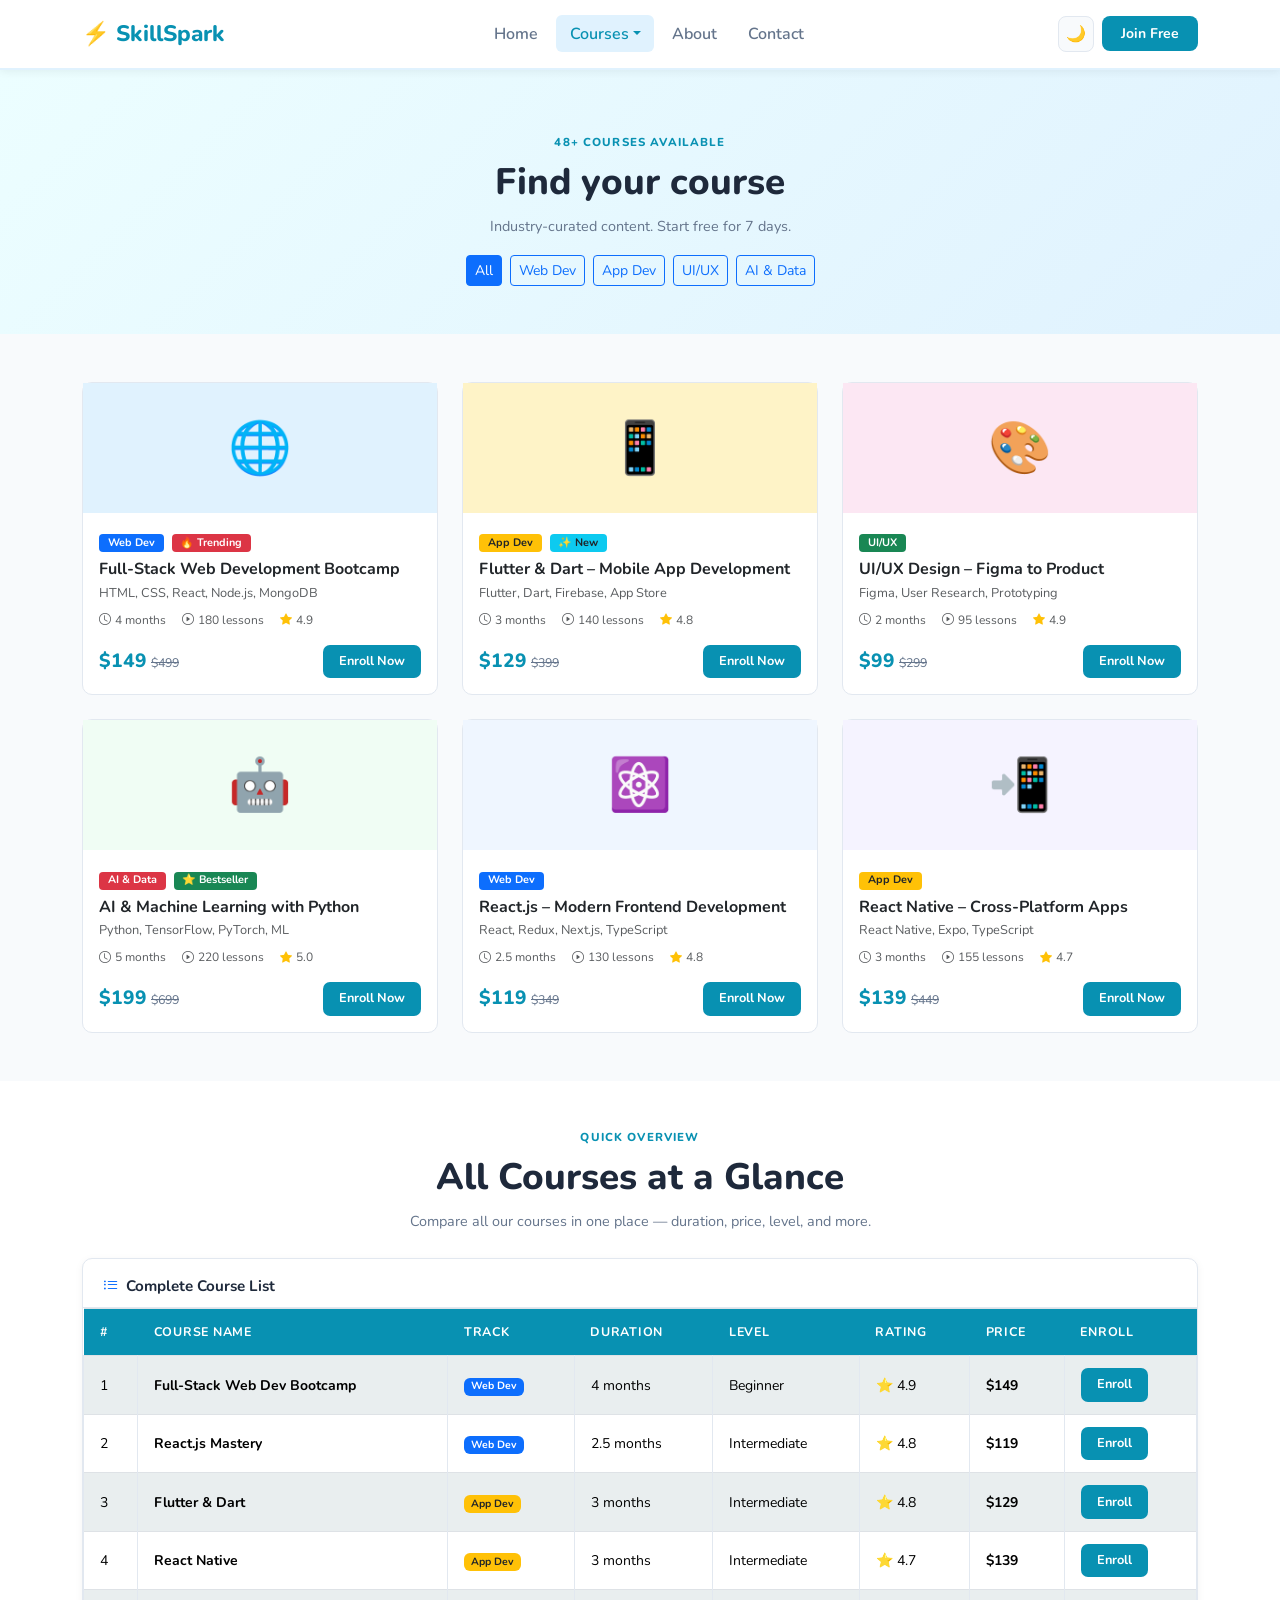
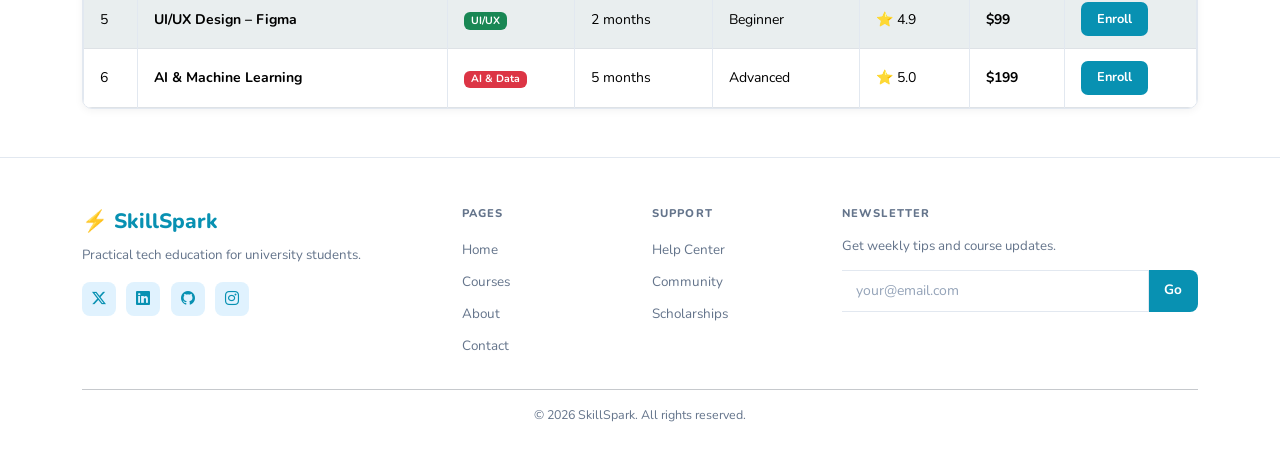
==== courses.html @ f8904380 "Intial commit" ====
<!DOCTYPE html>
<html lang="en">
<head>
  <meta charset="UTF-8">
  <meta name="viewport" content="width=device-width, initial-scale=1.0">
  <title>Courses – SkillSpark</title>
  <link rel="icon" href="data:image/svg+xml,<svg xmlns='http://www.w3.org/2000/svg' viewBox='0 0 100 100'><text y='.9em' font-size='90'>⚡</text></svg>">
  <link href="https://cdn.jsdelivr.net/npm/bootstrap@5.3.3/dist/css/bootstrap.min.css" rel="stylesheet">
  <link href="https://cdn.jsdelivr.net/npm/bootstrap-icons@1.11.3/font/bootstrap-icons.css" rel="stylesheet">
  <link href="css/style.css" rel="stylesheet">
</head>
<body>

<!-- NAVBAR -->
<nav class="navbar navbar-expand-lg">
  <div class="container">
    <a class="navbar-brand" href="index.html">⚡ SkillSpark</a>
    <div class="d-flex align-items-center gap-2 order-lg-last">
      <button id="themeBtn">🌙</button>
      <a href="register.html" class="btn-join d-none d-lg-block">Join Free</a>
      <button class="navbar-toggler ms-1" type="button" data-bs-toggle="collapse" data-bs-target="#nav"><span class="navbar-toggler-icon"></span></button>
    </div>
    <div class="collapse navbar-collapse" id="nav">
      <ul class="navbar-nav mx-auto gap-1">
        <li class="nav-item"><a class="nav-link" href="index.html">Home</a></li>
        <li class="nav-item dropdown">
          <a class="nav-link active dropdown-toggle" href="#" data-bs-toggle="dropdown">Courses</a>
          <ul class="dropdown-menu">
            <li><a class="dropdown-item" href="courses.html"><i class="bi bi-code-slash me-2"></i>Web Development</a></li>
            <li><a class="dropdown-item" href="courses.html"><i class="bi bi-phone me-2"></i>App Development</a></li>
            <li><a class="dropdown-item" href="courses.html"><i class="bi bi-palette me-2"></i>UI/UX Design</a></li>
            <li><a class="dropdown-item" href="courses.html"><i class="bi bi-robot me-2"></i>AI & Data Science</a></li>
          </ul>
        </li>
        <li class="nav-item"><a class="nav-link" href="about.html">About</a></li>
        <li class="nav-item"><a class="nav-link" href="contact.html">Contact</a></li>
      </ul>
    </div>
  </div>
</nav>

<!-- PAGE TOP -->
<section class="page-top">
  <div class="container">
    <div class="section-label">48+ Courses Available</div>
    <h1 class="section-title">Find your course</h1>
    <p class="section-sub mx-auto">Industry-curated content. Start free for 7 days.</p>
    <!-- Filter -->
    <div class="d-flex flex-wrap gap-2 justify-content-center mt-3">
      <button class="btn btn-primary btn-sm" onclick="filter('all',this)">All</button>
      <button class="btn btn-outline-primary btn-sm" onclick="filter('web',this)">Web Dev</button>
      <button class="btn btn-outline-primary btn-sm" onclick="filter('app',this)">App Dev</button>
      <button class="btn btn-outline-primary btn-sm" onclick="filter('design',this)">UI/UX</button>
      <button class="btn btn-outline-primary btn-sm" onclick="filter('ai',this)">AI & Data</button>
    </div>
  </div>
</section>

<!-- COURSE CARDS -->
<section class="section-light py-5">
  <div class="container">
    <div class="row g-4" id="courseGrid">

      <div class="col-sm-6 col-lg-4 citem" data-cat="web">
        <div class="card h-100 ccard"
          data-bs-toggle="modal" data-bs-target="#cModal"
          data-title="Full-Stack Web Development Bootcamp"
          data-icon="🌐"
          data-desc="HTML, CSS, JavaScript, React, Node.js, MongoDB — from zero to building full production apps."
          data-duration="4 months" data-lessons="180 lessons" data-level="Beginner → Advanced"
          data-price="$149" data-orig="$499" data-rating="4.9">
          <div class="course-thumb" style="background:#e0f2fe;">🌐</div>
          <div class="card-body">
            <span class="badge bg-primary badge-tag mb-2">Web Dev</span>
            <span class="badge bg-danger badge-tag mb-2 ms-1">🔥 Trending</span>
            <h6 class="fw-bold mb-1">Full-Stack Web Development Bootcamp</h6>
            <p class="text-muted mb-2" style="font-size:0.8rem;">HTML, CSS, React, Node.js, MongoDB</p>
            <div class="d-flex gap-3 text-muted mb-3" style="font-size:0.75rem;">
              <span><i class="bi bi-clock me-1"></i>4 months</span>
              <span><i class="bi bi-play-circle me-1"></i>180 lessons</span>
              <span><i class="bi bi-star-fill text-warning me-1"></i>4.9</span>
            </div>
            <div class="d-flex align-items-center justify-content-between">
              <div><span class="price-tag">$149</span> <span class="price-old">$499</span></div>
              <button class="btn-enroll">Enroll Now</button>
            </div>
          </div>
        </div>
      </div>

      <div class="col-sm-6 col-lg-4 citem" data-cat="app">
        <div class="card h-100 ccard"
          data-bs-toggle="modal" data-bs-target="#cModal"
          data-title="Flutter & Dart – Mobile App Development"
          data-icon="📱"
          data-desc="Build cross-platform apps for iOS and Android. Covers Flutter widgets, state management, Firebase, and deployment."
          data-duration="3 months" data-lessons="140 lessons" data-level="Intermediate"
          data-price="$129" data-orig="$399" data-rating="4.8">
          <div class="course-thumb" style="background:#fef3c7;">📱</div>
          <div class="card-body">
            <span class="badge bg-warning text-dark badge-tag mb-2">App Dev</span>
            <span class="badge bg-info text-dark badge-tag mb-2 ms-1">✨ New</span>
            <h6 class="fw-bold mb-1">Flutter & Dart – Mobile App Development</h6>
            <p class="text-muted mb-2" style="font-size:0.8rem;">Flutter, Dart, Firebase, App Store</p>
            <div class="d-flex gap-3 text-muted mb-3" style="font-size:0.75rem;">
              <span><i class="bi bi-clock me-1"></i>3 months</span>
              <span><i class="bi bi-play-circle me-1"></i>140 lessons</span>
              <span><i class="bi bi-star-fill text-warning me-1"></i>4.8</span>
            </div>
            <div class="d-flex align-items-center justify-content-between">
              <div><span class="price-tag">$129</span> <span class="price-old">$399</span></div>
              <button class="btn-enroll">Enroll Now</button>
            </div>
          </div>
        </div>
      </div>

      <div class="col-sm-6 col-lg-4 citem" data-cat="design">
        <div class="card h-100 ccard"
          data-bs-toggle="modal" data-bs-target="#cModal"
          data-title="UI/UX Design – Figma to Product"
          data-icon="🎨"
          data-desc="User research, wireframing, high-fidelity design and prototyping. Build 5 case studies and a complete design system."
          data-duration="2 months" data-lessons="95 lessons" data-level="Beginner"
          data-price="$99" data-orig="$299" data-rating="4.9">
          <div class="course-thumb" style="background:#fce7f3;">🎨</div>
          <div class="card-body">
            <span class="badge bg-success badge-tag mb-2">UI/UX</span>
            <h6 class="fw-bold mb-1">UI/UX Design – Figma to Product</h6>
            <p class="text-muted mb-2" style="font-size:0.8rem;">Figma, User Research, Prototyping</p>
            <div class="d-flex gap-3 text-muted mb-3" style="font-size:0.75rem;">
              <span><i class="bi bi-clock me-1"></i>2 months</span>
              <span><i class="bi bi-play-circle me-1"></i>95 lessons</span>
              <span><i class="bi bi-star-fill text-warning me-1"></i>4.9</span>
            </div>
            <div class="d-flex align-items-center justify-content-between">
              <div><span class="price-tag">$99</span> <span class="price-old">$299</span></div>
              <button class="btn-enroll">Enroll Now</button>
            </div>
          </div>
        </div>
      </div>

      <div class="col-sm-6 col-lg-4 citem" data-cat="ai">
        <div class="card h-100 ccard"
          data-bs-toggle="modal" data-bs-target="#cModal"
          data-title="AI & Machine Learning with Python"
          data-icon="🤖"
          data-desc="Python, NumPy, Pandas, Scikit-learn, TensorFlow, PyTorch. Build 10+ real AI projects including image classifiers and NLP models."
          data-duration="5 months" data-lessons="220 lessons" data-level="Intermediate → Advanced"
          data-price="$199" data-orig="$699" data-rating="5.0">
          <div class="course-thumb" style="background:#f0fdf4;">🤖</div>
          <div class="card-body">
            <span class="badge bg-danger badge-tag mb-2">AI & Data</span>
            <span class="badge bg-success badge-tag mb-2 ms-1">⭐ Bestseller</span>
            <h6 class="fw-bold mb-1">AI & Machine Learning with Python</h6>
            <p class="text-muted mb-2" style="font-size:0.8rem;">Python, TensorFlow, PyTorch, ML</p>
            <div class="d-flex gap-3 text-muted mb-3" style="font-size:0.75rem;">
              <span><i class="bi bi-clock me-1"></i>5 months</span>
              <span><i class="bi bi-play-circle me-1"></i>220 lessons</span>
              <span><i class="bi bi-star-fill text-warning me-1"></i>5.0</span>
            </div>
            <div class="d-flex align-items-center justify-content-between">
              <div><span class="price-tag">$199</span> <span class="price-old">$699</span></div>
              <button class="btn-enroll">Enroll Now</button>
            </div>
          </div>
        </div>
      </div>

      <div class="col-sm-6 col-lg-4 citem" data-cat="web">
        <div class="card h-100 ccard"
          data-bs-toggle="modal" data-bs-target="#cModal"
          data-title="React.js – Modern Frontend Development"
          data-icon="⚛️"
          data-desc="Hooks, Context API, Redux, React Query, and Next.js. Build a deployed e-commerce site and blog as capstone projects."
          data-duration="2.5 months" data-lessons="130 lessons" data-level="Intermediate"
          data-price="$119" data-orig="$349" data-rating="4.8">
          <div class="course-thumb" style="background:#eff6ff;">⚛️</div>
          <div class="card-body">
            <span class="badge bg-primary badge-tag mb-2">Web Dev</span>
            <h6 class="fw-bold mb-1">React.js – Modern Frontend Development</h6>
            <p class="text-muted mb-2" style="font-size:0.8rem;">React, Redux, Next.js, TypeScript</p>
            <div class="d-flex gap-3 text-muted mb-3" style="font-size:0.75rem;">
              <span><i class="bi bi-clock me-1"></i>2.5 months</span>
              <span><i class="bi bi-play-circle me-1"></i>130 lessons</span>
              <span><i class="bi bi-star-fill text-warning me-1"></i>4.8</span>
            </div>
            <div class="d-flex align-items-center justify-content-between">
              <div><span class="price-tag">$119</span> <span class="price-old">$349</span></div>
              <button class="btn-enroll">Enroll Now</button>
            </div>
          </div>
        </div>
      </div>

      <div class="col-sm-6 col-lg-4 citem" data-cat="app">
        <div class="card h-100 ccard"
          data-bs-toggle="modal" data-bs-target="#cModal"
          data-title="React Native – Cross-Platform Apps"
          data-icon="📲"
          data-desc="React Native + TypeScript + Expo. Deploy to App Store and Google Play. Push notifications, animations, and payments included."
          data-duration="3 months" data-lessons="155 lessons" data-level="Intermediate"
          data-price="$139" data-orig="$449" data-rating="4.7">
          <div class="course-thumb" style="background:#f5f3ff;">📲</div>
          <div class="card-body">
            <span class="badge bg-warning text-dark badge-tag mb-2">App Dev</span>
            <h6 class="fw-bold mb-1">React Native – Cross-Platform Apps</h6>
            <p class="text-muted mb-2" style="font-size:0.8rem;">React Native, Expo, TypeScript</p>
            <div class="d-flex gap-3 text-muted mb-3" style="font-size:0.75rem;">
              <span><i class="bi bi-clock me-1"></i>3 months</span>
              <span><i class="bi bi-play-circle me-1"></i>155 lessons</span>
              <span><i class="bi bi-star-fill text-warning me-1"></i>4.7</span>
            </div>
            <div class="d-flex align-items-center justify-content-between">
              <div><span class="price-tag">$139</span> <span class="price-old">$449</span></div>
              <button class="btn-enroll">Enroll Now</button>
            </div>
          </div>
        </div>
      </div>

    </div>
  </div>
</section>

<!-- ALL COURSES TABLE -->
<section class="section-white py-5">
  <div class="container reveal">
    <div class="text-center mb-4">
      <div class="section-label">Quick Overview</div>
      <h2 class="section-title">All Courses at a Glance</h2>
      <p class="section-sub mx-auto">Compare all our courses in one place — duration, price, level, and more.</p>
    </div>
    <div class="table-card">
      <div class="table-title">
        <i class="bi bi-list-ul text-primary"></i> Complete Course List
      </div>
      <div class="table-responsive">
        <table class="table table-striped table-hover table-bordered mb-0">
          <thead>
            <tr>
              <th>#</th>
              <th>Course Name</th>
              <th>Track</th>
              <th>Duration</th>
              <th>Level</th>
              <th>Rating</th>
              <th>Price</th>
              <th>Enroll</th>
            </tr>
          </thead>
          <tbody>
            <tr>
              <td>1</td>
              <td><strong>Full-Stack Web Dev Bootcamp</strong></td>
              <td><span class="badge bg-primary">Web Dev</span></td>
              <td>4 months</td>
              <td>Beginner</td>
              <td>⭐ 4.9</td>
              <td><strong>$149</strong></td>
              <td><button class="btn-enroll" onclick="window.location='register.html'">Enroll</button></td>
            </tr>
            <tr>
              <td>2</td>
              <td><strong>React.js Mastery</strong></td>
              <td><span class="badge bg-primary">Web Dev</span></td>
              <td>2.5 months</td>
              <td>Intermediate</td>
              <td>⭐ 4.8</td>
              <td><strong>$119</strong></td>
              <td><button class="btn-enroll" onclick="window.location='register.html'">Enroll</button></td>
            </tr>
            <tr>
              <td>3</td>
              <td><strong>Flutter & Dart</strong></td>
              <td><span class="badge bg-warning text-dark">App Dev</span></td>
              <td>3 months</td>
              <td>Intermediate</td>
              <td>⭐ 4.8</td>
              <td><strong>$129</strong></td>
              <td><button class="btn-enroll" onclick="window.location='register.html'">Enroll</button></td>
            </tr>
            <tr>
              <td>4</td>
              <td><strong>React Native</strong></td>
              <td><span class="badge bg-warning text-dark">App Dev</span></td>
              <td>3 months</td>
              <td>Intermediate</td>
              <td>⭐ 4.7</td>
              <td><strong>$139</strong></td>
              <td><button class="btn-enroll" onclick="window.location='register.html'">Enroll</button></td>
            </tr>
            <tr>
              <td>5</td>
              <td><strong>UI/UX Design – Figma</strong></td>
              <td><span class="badge bg-success">UI/UX</span></td>
              <td>2 months</td>
              <td>Beginner</td>
              <td>⭐ 4.9</td>
              <td><strong>$99</strong></td>
              <td><button class="btn-enroll" onclick="window.location='register.html'">Enroll</button></td>
            </tr>
            <tr>
              <td>6</td>
              <td><strong>AI & Machine Learning</strong></td>
              <td><span class="badge bg-danger">AI & Data</span></td>
              <td>5 months</td>
              <td>Advanced</td>
              <td>⭐ 5.0</td>
              <td><strong>$199</strong></td>
              <td><button class="btn-enroll" onclick="window.location='register.html'">Enroll</button></td>
            </tr>
          </tbody>
        </table>
      </div>
    </div>
  </div>
</section>

<!-- COURSE MODAL -->
<div class="modal fade" id="cModal" tabindex="-1">
  <div class="modal-dialog modal-lg modal-dialog-centered">
    <div class="modal-content">
      <div class="modal-header">
        <h5 class="modal-title fw-bold" id="mTitle"></h5>
        <button type="button" class="btn-close" data-bs-dismiss="modal"></button>
      </div>
      <div class="modal-body">
        <div class="d-flex align-items-start gap-3 mb-4">
          <span id="mIcon" style="font-size:3rem;line-height:1;"></span>
          <p id="mDesc" class="text-muted mb-0" style="font-size:0.9rem;line-height:1.7;"></p>
        </div>
        <!-- Modal details table -->
        <div class="table-card">
          <div class="table-responsive">
            <table class="table table-bordered mb-0">
              <thead><tr><th>Duration</th><th>Lessons</th><th>Level</th><th>Rating</th><th>Certificate</th><th>Access</th></tr></thead>
              <tbody>
                <tr>
                  <td id="mDur"></td>
                  <td id="mLes"></td>
                  <td id="mLvl"></td>
                  <td id="mRat"></td>
                  <td><i class="bi bi-check-circle-fill text-success"></i> Yes</td>
                  <td><i class="bi bi-infinity text-primary"></i> Lifetime</td>
                </tr>
              </tbody>
            </table>
          </div>
        </div>
      </div>
      <div class="modal-footer justify-content-between flex-wrap gap-2">
        <div>
          <span class="price-tag" id="mPrice"></span>
          <span class="text-muted ms-2" id="mOrig" style="text-decoration:line-through;font-size:0.85rem;"></span>
          <span class="text-muted ms-1" style="font-size:0.78rem;">· Lifetime access</span>
        </div>
        <div class="d-flex gap-2">
          <button class="btn btn-outline-secondary btn-sm" data-bs-dismiss="modal">Close</button>
          <a href="register.html" class="btn-primary-ss" style="font-size:0.85rem;padding:0.45rem 1rem;">
            <i class="bi bi-rocket-takeoff"></i> Enroll Now
          </a>
        </div>
      </div>
    </div>
  </div>
</div>

<!-- FOOTER -->
<footer>
  <div class="container">
    <div class="row g-4">
      <div class="col-lg-4 col-md-6">
        <span class="footer-brand">⚡ SkillSpark</span>
        <p class="footer-desc">Practical tech education for university students.</p>
        <div class="mt-3">
          <a class="soc-btn" href="#"><i class="bi bi-twitter-x"></i></a>
          <a class="soc-btn" href="#"><i class="bi bi-linkedin"></i></a>
          <a class="soc-btn" href="#"><i class="bi bi-github"></i></a>
          <a class="soc-btn" href="#"><i class="bi bi-instagram"></i></a>
        </div>
      </div>
      <div class="col-lg-2 col-md-3 col-6">
        <div class="footer-heading">Pages</div>
        <ul class="footer-links">
          <li><a href="index.html">Home</a></li>
          <li><a href="courses.html">Courses</a></li>
          <li><a href="about.html">About</a></li>
          <li><a href="contact.html">Contact</a></li>
        </ul>
      </div>
      <div class="col-lg-2 col-md-3 col-6">
        <div class="footer-heading">Support</div>
        <ul class="footer-links">
          <li><a href="#">Help Center</a></li>
          <li><a href="#">Community</a></li>
          <li><a href="#">Scholarships</a></li>
        </ul>
      </div>
      <div class="col-lg-4 col-md-6">
        <div class="footer-heading">Newsletter</div>
        <p style="color:var(--muted);font-size:0.83rem;margin-bottom:0.8rem;">Get weekly tips and course updates.</p>
        <div class="input-group">
          <input type="email" class="form-control" placeholder="your@email.com">
          <button class="btn-primary-ss" style="border-radius:0 8px 8px 0;padding:0.6rem 1rem;font-size:0.85rem;" type="button">Go</button>
        </div>
      </div>
    </div>
    <hr class="mt-4 mb-3">
    <div class="text-center" style="color:var(--muted);font-size:0.78rem;">© 2026 SkillSpark. All rights reserved.</div>
  </div>
</footer>

<button id="goTop"><i class="bi bi-arrow-up"></i></button>

<script src="https://cdn.jsdelivr.net/npm/bootstrap@5.3.3/dist/js/bootstrap.bundle.min.js"></script>
<script>
  const btn=document.getElementById('themeBtn');
  function setTheme(t){document.body.classList.toggle('dark',t==='dark');btn.textContent=t==='dark'?'☀️':'🌙';localStorage.setItem('ss-theme',t);}
  btn.addEventListener('click',()=>setTheme(document.body.classList.contains('dark')?'light':'dark'));
  setTheme(localStorage.getItem('ss-theme')||'light');

  const goTop=document.getElementById('goTop');
  window.addEventListener('scroll',()=>goTop.classList.toggle('show',scrollY>300));
  goTop.addEventListener('click',()=>scrollTo({top:0,behavior:'smooth'}));

  new IntersectionObserver(e=>{e.forEach(x=>{if(x.isIntersecting)x.target.classList.add('visible');})},{threshold:0.1})
    .observe(document.querySelector('.reveal')||document.body);
  document.querySelectorAll('.reveal').forEach(el=>{
    new IntersectionObserver(e=>{e.forEach(x=>{if(x.isIntersecting)x.target.classList.add('visible');})},{threshold:0.1}).observe(el);
  });

  // Filter
  function filter(cat, el) {
    document.querySelectorAll('[onclick^="filter"]').forEach(b=>{b.className='btn btn-outline-primary btn-sm';});
    el.className='btn btn-primary btn-sm';
    document.querySelectorAll('.citem').forEach(item=>{
      item.style.display=(cat==='all'||item.dataset.cat===cat)?'':'none';
    });
  }

  // Modal
  document.getElementById('cModal').addEventListener('show.bs.modal', e => {
    const d = e.relatedTarget.dataset;
    document.getElementById('mTitle').textContent = d.title;
    document.getElementById('mIcon').textContent = d.icon;
    document.getElementById('mDesc').textContent = d.desc;
    document.getElementById('mDur').textContent = d.duration;
    document.getElementById('mLes').textContent = d.lessons;
    document.getElementById('mLvl').textContent = d.level;
    document.getElementById('mRat').textContent = '⭐ ' + d.rating;
    document.getElementById('mPrice').textContent = d.price;
    document.getElementById('mOrig').textContent = d.orig;
  });
</script>
</body>
</html>
---- css/style.css ----
/* ================================
   SkillSpark - style.css
   ================================ */

@import url('https://fonts.googleapis.com/css2?family=Nunito:wght@400;600;700;800&display=swap');

/* --- Variables --- */
:root {
  --primary: #0891b2;
  --primary-light: #e0f2fe;
  --accent: #f59e0b;
  --dark: #1e293b;
  --light: #f8fafc;
  --border: #e2e8f0;
  --muted: #64748b;
  --white: #ffffff;
  --success: #16a34a;
  --radius: 10px;
}

/* --- Base --- */
* { box-sizing: border-box; }
html { scroll-behavior: smooth; }

body {
  font-family: 'Nunito', sans-serif;
  background-color: var(--light);
  color: var(--dark);
}

a { text-decoration: none; color: inherit; }

/* --- Navbar --- */
.navbar {
  background-color: var(--white) !important;
  border-bottom: 2px solid var(--primary-light);
  padding: 0.75rem 0;
  position: sticky;
  top: 0;
  z-index: 100;
  box-shadow: 0 2px 8px rgba(0,0,0,0.06);
}

.navbar-brand {
  font-size: 1.4rem;
  font-weight: 800;
  color: var(--primary) !important;
}

.nav-link {
  font-weight: 600;
  color: var(--muted) !important;
  padding: 0.4rem 0.85rem !important;
  border-radius: 6px;
  transition: 0.2s;
}

.nav-link:hover, .nav-link.active {
  color: var(--primary) !important;
  background-color: var(--primary-light);
}

.dropdown-menu {
  border: 1px solid var(--border);
  border-radius: var(--radius);
  padding: 0.4rem;
  box-shadow: 0 6px 20px rgba(0,0,0,0.1);
}

.dropdown-item {
  border-radius: 6px;
  font-size: 0.875rem;
  font-weight: 600;
  color: var(--muted);
  padding: 0.5rem 0.85rem;
}

.dropdown-item:hover {
  background-color: var(--primary-light);
  color: var(--primary);
}

.btn-join {
  background-color: var(--primary);
  color: white;
  border: none;
  border-radius: 8px;
  padding: 0.45rem 1.2rem;
  font-weight: 700;
  font-size: 0.875rem;
  transition: 0.2s;
}

.btn-join:hover { background-color: #0e7490; color: white; }

/* Dark Mode Toggle */
#themeBtn {
  background: var(--light);
  border: 1px solid var(--border);
  border-radius: 8px;
  width: 36px;
  height: 36px;
  cursor: pointer;
  font-size: 1rem;
  display: flex;
  align-items: center;
  justify-content: center;
  transition: 0.2s;
}

#themeBtn:hover { border-color: var(--primary); }

/* --- Dark Mode --- */
body.dark {
  background-color: #0f172a;
  color: #e2e8f0;
}

body.dark .navbar { background-color: #1e293b !important; border-color: #334155; }
body.dark .navbar-brand { color: #38bdf8 !important; }
body.dark .nav-link { color: #94a3b8 !important; }
body.dark .nav-link:hover, body.dark .nav-link.active { color: #e2e8f0 !important; background-color: #334155; }
body.dark .dropdown-menu { background: #1e293b; border-color: #334155; }
body.dark .dropdown-item { color: #94a3b8; }
body.dark .dropdown-item:hover { background: #334155; color: #e2e8f0; }
body.dark .hero-section { background: linear-gradient(135deg, #0f172a 0%, #1e3a5f 100%); }
body.dark .card { background: #1e293b !important; border-color: #334155 !important; color: #e2e8f0; }
body.dark .card .text-muted { color: #94a3b8 !important; }
body.dark .section-light { background: #1e293b !important; }
body.dark .table { color: #e2e8f0; }
body.dark .table thead { background: #0c4a6e !important; }
body.dark .table-striped > tbody > tr:nth-of-type(odd) { background-color: rgba(255,255,255,0.04); }
body.dark .table-bordered { border-color: #334155; }
body.dark .table-bordered th, body.dark .table-bordered td { border-color: #334155; }
body.dark .form-control, body.dark .form-select {
  background: #0f172a;
  border-color: #334155;
  color: #e2e8f0;
}
body.dark .form-control:focus, body.dark .form-select:focus {
  background: #1e293b;
  border-color: var(--primary);
  color: #e2e8f0;
}
body.dark .form-control::placeholder { color: #475569; }
body.dark .input-group-text { background: #1e293b; border-color: #334155; color: #94a3b8; }
body.dark footer { background: #1e293b; border-color: #334155; }
body.dark .progress { background-color: #334155; }
body.dark #themeBtn { background: #1e293b; border-color: #334155; }
body.dark .register-box { background: #1e293b; border-color: #334155; }
body.dark .contact-box { background: #1e293b; border-color: #334155; }
body.dark .tl-box { background: #1e293b; border-color: #334155; }
body.dark .tl-year { color: #fbbf24; }
body.dark .page-top { background: linear-gradient(135deg, #0f172a, #1e3a5f); }
body.dark .section-white { background: #1e293b !important; }

/* --- Hero --- */
.hero-section {
  background: linear-gradient(135deg, #ecfeff 0%, #e0f2fe 60%, #fef3c7 100%);
  padding: 5rem 0;
}

.hero-badge {
  display: inline-block;
  background: var(--primary);
  color: white;
  font-size: 0.75rem;
  font-weight: 700;
  padding: 0.3rem 0.85rem;
  border-radius: 50px;
  margin-bottom: 1.1rem;
}

.hero-title {
  font-size: clamp(2rem, 5vw, 3.5rem);
  font-weight: 800;
  line-height: 1.15;
  margin-bottom: 1rem;
}

.hero-title span { color: var(--primary); }
.hero-desc { color: var(--muted); font-size: 1rem; line-height: 1.7; margin-bottom: 1.75rem; }

.btn-primary-ss {
  background-color: var(--primary);
  color: white;
  border: none;
  padding: 0.7rem 1.7rem;
  border-radius: var(--radius);
  font-weight: 700;
  font-size: 0.9rem;
  transition: 0.2s;
  display: inline-flex;
  align-items: center;
  gap: 0.4rem;
}

.btn-primary-ss:hover { background-color: #0e7490; color: white; transform: translateY(-1px); }

.btn-outline-ss {
  background: white;
  color: var(--primary);
  border: 2px solid var(--primary);
  padding: 0.65rem 1.5rem;
  border-radius: var(--radius);
  font-weight: 700;
  font-size: 0.9rem;
  transition: 0.2s;
  display: inline-flex;
  align-items: center;
  gap: 0.4rem;
}

.btn-outline-ss:hover { background: var(--primary); color: white; }

.stat-box {
  text-align: center;
  padding: 1rem 1.5rem;
  border-radius: var(--radius);
  background: white;
  border: 1px solid var(--border);
}

.stat-num { font-size: 1.7rem; font-weight: 800; color: var(--primary); }
.stat-label { font-size: 0.78rem; color: var(--muted); font-weight: 600; }

/* --- Section Labels --- */
.section-label {
  font-size: 0.72rem;
  font-weight: 800;
  text-transform: uppercase;
  letter-spacing: 0.1em;
  color: var(--primary);
  margin-bottom: 0.5rem;
}

.section-title {
  font-size: clamp(1.6rem, 3vw, 2.3rem);
  font-weight: 800;
  margin-bottom: 0.6rem;
  line-height: 1.25;
}

.section-sub { color: var(--muted); font-size: 0.9rem; line-height: 1.7; max-width: 480px; }

/* --- Cards --- */
.card {
  border: 1px solid var(--border) !important;
  border-radius: var(--radius) !important;
  background: white !important;
  transition: 0.25s;
}

.card:hover {
  border-color: var(--primary) !important;
  box-shadow: 0 6px 20px rgba(8,145,178,0.12);
  transform: translateY(-3px);
}

.card-icon {
  width: 50px; height: 50px;
  border-radius: 10px;
  display: flex;
  align-items: center;
  justify-content: center;
  font-size: 1.4rem;
  margin-bottom: 0.9rem;
}

/* --- Tables --- */
.table-card {
  background: white;
  border: 1px solid var(--border);
  border-radius: var(--radius);
  overflow: hidden;
  box-shadow: 0 2px 8px rgba(0,0,0,0.05);
}

.table { margin: 0; font-size: 0.875rem; }

.table thead th {
  background-color: var(--primary);
  color: white;
  font-weight: 700;
  font-size: 0.78rem;
  text-transform: uppercase;
  letter-spacing: 0.06em;
  padding: 0.85rem 1rem;
  border: none;
}

.table tbody td {
  padding: 0.75rem 1rem;
  vertical-align: middle;
  border-color: var(--border);
}

.table-striped > tbody > tr:nth-of-type(odd) > * {
  background-color: rgba(8, 145, 178, 0.04);
}

.table-hover > tbody > tr:hover > * {
  background-color: rgba(8, 145, 178, 0.08);
}

.table-title {
  font-weight: 700;
  font-size: 0.95rem;
  padding: 1rem 1.25rem 0.6rem;
  border-bottom: 1px solid var(--border);
  display: flex;
  align-items: center;
  gap: 0.5rem;
}

.badge-tag {
  font-size: 0.68rem;
  font-weight: 700;
  padding: 0.22rem 0.55rem;
  border-radius: 4px;
}

/* --- Course Cards --- */
.course-thumb {
  height: 130px;
  display: flex;
  align-items: center;
  justify-content: center;
  font-size: 3.2rem;
}

.price-tag { font-size: 1.2rem; font-weight: 800; color: var(--primary); }
.price-old { font-size: 0.78rem; color: var(--muted); text-decoration: line-through; }

.btn-enroll {
  background: var(--primary);
  color: white;
  border: none;
  padding: 0.45rem 1rem;
  border-radius: 7px;
  font-size: 0.8rem;
  font-weight: 700;
  cursor: pointer;
  transition: 0.2s;
}

.btn-enroll:hover { background: #0e7490; color: white; }

/* Modal */
.modal-content {
  border-radius: 14px;
  border: 1px solid var(--border);
}

body.dark .modal-content { background: #1e293b; color: #e2e8f0; border-color: #334155; }
body.dark .modal-header, body.dark .modal-footer { border-color: #334155; }

/* --- About --- */
.team-card {
  text-align: center;
  padding: 1.75rem 1.25rem;
  border: 1px solid var(--border);
  border-radius: var(--radius);
  background: white;
  transition: 0.25s;
}

.team-card:hover { border-color: var(--primary); box-shadow: 0 4px 16px rgba(8,145,178,0.1); }

.team-avatar {
  width: 64px; height: 64px;
  border-radius: 50%;
  background: var(--primary);
  color: white;
  font-weight: 800;
  font-size: 1.3rem;
  display: flex;
  align-items: center;
  justify-content: center;
  margin: 0 auto 0.85rem;
}

.team-name { font-weight: 800; font-size: 0.95rem; margin-bottom: 0.2rem; }
.team-role { color: var(--primary); font-size: 0.78rem; font-weight: 700; margin-bottom: 0.5rem; }
.team-bio { color: var(--muted); font-size: 0.8rem; line-height: 1.55; margin: 0; }

body.dark .team-card { background: #1e293b; border-color: #334155; }

/* Progress Bars */
.prog-row { margin-bottom: 1.25rem; }
.prog-label { display: flex; justify-content: space-between; font-size: 0.875rem; font-weight: 600; margin-bottom: 0.4rem; }
.prog-label span:last-child { color: var(--primary); }
.progress { height: 8px; background: var(--border); border-radius: 50px; }
.progress-bar { background: linear-gradient(90deg, var(--primary), #38bdf8); border-radius: 50px; transition: width 1.3s ease; }

/* Timeline */
.timeline { position: relative; padding: 1rem 0; }
.timeline::before {
  content: '';
  position: absolute;
  left: 50%;
  top: 0; bottom: 0;
  width: 2px;
  background-color: var(--primary-light);
  transform: translateX(-50%);
}

.tl-item {
  display: flex;
  justify-content: flex-end;
  padding-right: calc(50% + 1.75rem);
  margin-bottom: 2.25rem;
  position: relative;
}

.tl-item.right {
  justify-content: flex-start;
  padding-right: 0;
  padding-left: calc(50% + 1.75rem);
}

.tl-dot {
  position: absolute;
  left: 50%;
  top: 0.9rem;
  width: 14px; height: 14px;
  background: var(--primary);
  border-radius: 50%;
  transform: translateX(-50%);
  border: 3px solid var(--light);
}

body.dark .tl-dot { border-color: #0f172a; }

.tl-box {
  background: white;
  border: 1px solid var(--border);
  border-radius: var(--radius);
  padding: 1.1rem 1.3rem;
  max-width: 270px;
}

.tl-year { font-size: 0.7rem; font-weight: 800; color: var(--accent); text-transform: uppercase; letter-spacing: 0.08em; margin-bottom: 0.2rem; }
.tl-title { font-weight: 800; font-size: 0.9rem; margin-bottom: 0.3rem; }
.tl-desc { color: var(--muted); font-size: 0.8rem; line-height: 1.55; margin: 0; }

@media (max-width: 767px) {
  .timeline::before { left: 12px; }
  .tl-item, .tl-item.right { padding-left: 2.5rem; padding-right: 0; justify-content: flex-start; }
  .tl-dot { left: 12px; }
  .tl-box { max-width: 100%; }
}

/* --- Forms --- */
.register-box {
  background: white;
  border: 1px solid var(--border);
  border-radius: 14px;
  padding: 2.25rem;
}

.form-label { font-size: 0.85rem; font-weight: 700; margin-bottom: 0.3rem; }

.form-control, .form-select {
  border-radius: 8px;
  border: 1px solid var(--border);
  font-size: 0.875rem;
  padding: 0.6rem 0.85rem;
  font-family: 'Nunito', sans-serif;
  transition: 0.2s;
}

.form-control:focus, .form-select:focus {
  border-color: var(--primary);
  box-shadow: 0 0 0 3px rgba(8,145,178,0.12);
}

.form-control::placeholder { color: #94a3b8; }

.input-group-text {
  background: var(--light);
  border: 1px solid var(--border);
  border-right: none;
  border-radius: 8px 0 0 8px;
  color: var(--muted);
  font-size: 0.9rem;
}

.input-group .form-control { border-left: none; border-radius: 0 8px 8px 0; }
.input-group .form-control:focus { border-left: 1px solid var(--primary); }

.form-check-input { border: 2px solid var(--border); }
.form-check-input:checked { background-color: var(--primary); border-color: var(--primary); }
.form-check-label { font-size: 0.85rem; color: var(--muted); }

.form-control.is-valid { border-color: var(--success); }
.form-control.is-invalid { border-color: #dc2626; }
.valid-feedback { font-size: 0.75rem; color: var(--success); }
.invalid-feedback { font-size: 0.75rem; color: #dc2626; }

.level-opt {
  border: 1px solid var(--border);
  border-radius: 8px;
  padding: 0.75rem;
  cursor: pointer;
  transition: 0.2s;
}

.level-opt:hover, .level-opt.active { border-color: var(--primary); background: var(--primary-light); }
body.dark .level-opt { background: #0f172a; border-color: #334155; }
body.dark .level-opt:hover, body.dark .level-opt.active { background: #0c4a6e; border-color: var(--primary); }

/* --- Contact --- */
.contact-box {
  background: white;
  border: 1px solid var(--border);
  border-radius: var(--radius);
  padding: 1.5rem;
}

.cinfo {
  display: flex;
  gap: 0.85rem;
  align-items: flex-start;
  margin-bottom: 1.25rem;
}

.cinfo-icon {
  width: 38px; height: 38px;
  background: var(--primary-light);
  border-radius: 8px;
  display: flex;
  align-items: center;
  justify-content: center;
  color: var(--primary);
  font-size: 1rem;
  flex-shrink: 0;
}

.cinfo h6 { font-weight: 700; font-size: 0.82rem; margin-bottom: 0.1rem; }
.cinfo p { color: var(--muted); font-size: 0.8rem; margin: 0; line-height: 1.5; }

.map-frame { border-radius: var(--radius); overflow: hidden; border: 1px solid var(--border); }

/* Success Alert */
.success-msg {
  background: #f0fdf4;
  border: 1px solid #bbf7d0;
  color: var(--success);
  border-radius: var(--radius);
  padding: 0.9rem 1.2rem;
  display: none;
  align-items: center;
  gap: 0.65rem;
  font-size: 0.875rem;
  font-weight: 600;
}
.success-msg.show { display: flex; }
body.dark .success-msg { background: rgba(22,163,74,0.1); border-color: rgba(22,163,74,0.3); }

/* --- Testimonials --- */
.testi-card {
  background: white;
  border: 1px solid var(--border);
  border-radius: var(--radius);
  padding: 1.5rem;
  height: 100%;
}

body.dark .testi-card { background: #1e293b; border-color: #334155; }

.testi-stars { color: #f59e0b; font-size: 0.85rem; margin-bottom: 0.6rem; }
.testi-text { color: var(--muted); font-size: 0.875rem; line-height: 1.7; font-style: italic; margin-bottom: 1rem; }
.testi-av {
  width: 38px; height: 38px;
  border-radius: 50%;
  background: var(--primary);
  color: white;
  display: flex;
  align-items: center;
  justify-content: center;
  font-weight: 800;
  font-size: 0.85rem;
  flex-shrink: 0;
}

.testi-name { font-weight: 700; font-size: 0.875rem; }
.testi-role { color: var(--muted); font-size: 0.75rem; }

/* --- Footer --- */
footer {
  background: white;
  border-top: 1px solid var(--border);
  padding: 3rem 0 1.5rem;
}

.footer-brand { font-size: 1.3rem; font-weight: 800; color: var(--primary); display: block; margin-bottom: 0.5rem; }
.footer-desc { color: var(--muted); font-size: 0.83rem; line-height: 1.6; }
.footer-heading { font-size: 0.7rem; font-weight: 800; text-transform: uppercase; letter-spacing: 0.1em; color: var(--muted); margin-bottom: 0.9rem; }
.footer-links { list-style: none; padding: 0; margin: 0; }
.footer-links li { margin-bottom: 0.5rem; }
.footer-links a { color: var(--muted); font-size: 0.84rem; transition: 0.2s; }
.footer-links a:hover { color: var(--primary); }

.soc-btn {
  display: inline-flex;
  width: 34px; height: 34px;
  border-radius: 8px;
  background: var(--primary-light);
  color: var(--primary);
  align-items: center;
  justify-content: center;
  font-size: 0.875rem;
  margin-right: 0.4rem;
  transition: 0.2s;
}

.soc-btn:hover { background: var(--primary); color: white; }

/* Scroll to top */
#goTop {
  position: fixed;
  bottom: 1.5rem;
  right: 1.5rem;
  width: 42px; height: 42px;
  background: var(--primary);
  color: white;
  border: none;
  border-radius: 8px;
  font-size: 1.1rem;
  cursor: pointer;
  opacity: 0;
  transition: 0.25s;
  z-index: 999;
  display: flex;
  align-items: center;
  justify-content: center;
}

#goTop.show { opacity: 1; }
#goTop:hover { background: #0e7490; }

/* Page hero */
.page-top {
  background: linear-gradient(135deg, #ecfeff, #e0f2fe);
  padding: 4rem 0 3rem;
  text-align: center;
}

/* Section backgrounds */
.section-light { background-color: #f8fafc; }
.section-white { background-color: white; }

/* Reveal animation */
.reveal {
  opacity: 0;
  transform: translateY(18px);
  transition: opacity 0.55s ease, transform 0.55s ease;
}
.reveal.visible { opacity: 1; transform: none; }

/* Misc */
::-webkit-scrollbar { width: 5px; }
::-webkit-scrollbar-thumb { background: var(--primary); border-radius: 3px; }
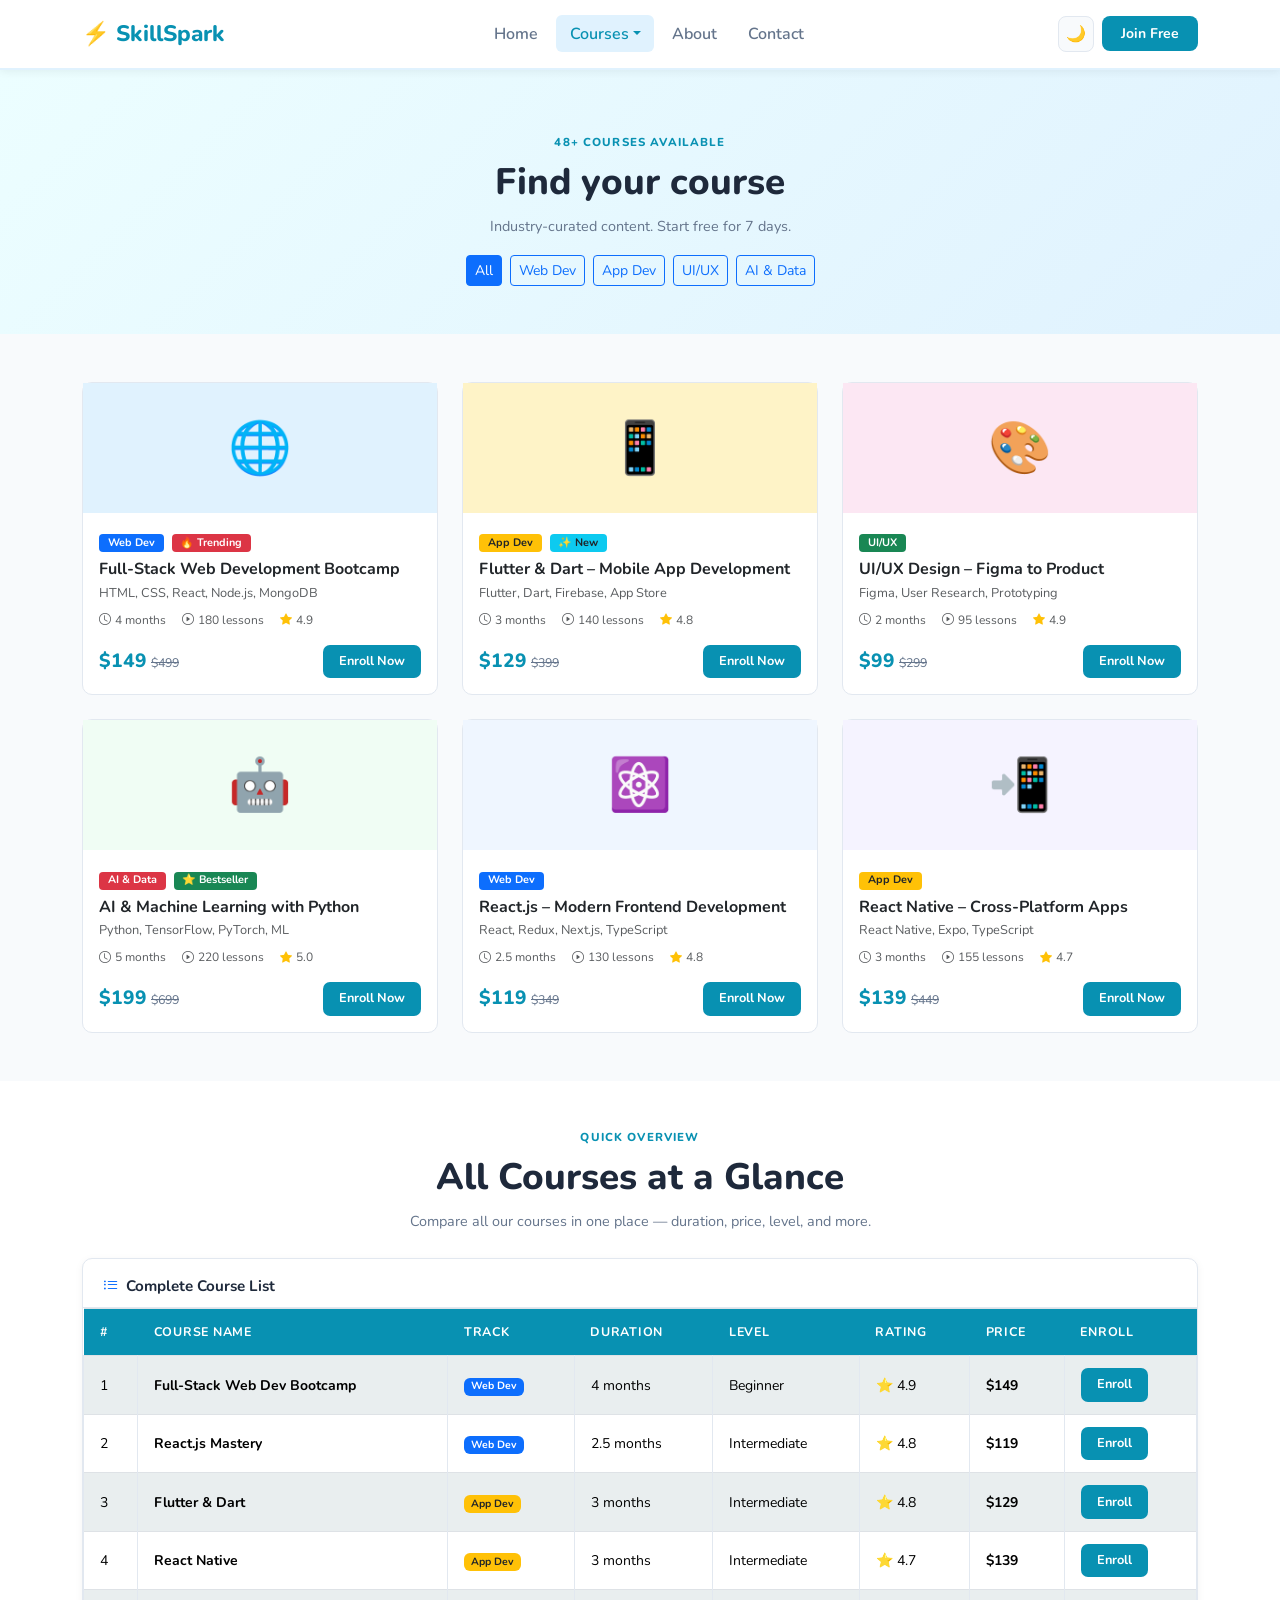
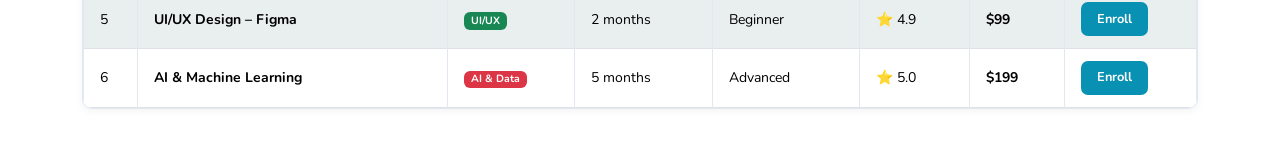
==== commit 0abdc22b: "Add navigation bar with logo and menu links across all pages" ====
--- a/courses.html
+++ b/courses.html
@@ -331,43 +331,9 @@
           <span id="mIcon" style="font-size:3rem;line-height:1;"></span>
           <p id="mDesc" class="text-muted mb-0" style="font-size:0.9rem;line-height:1.7;"></p>
         </div>
-        <!-- Modal details table -->
-        <div class="table-card">
-          <div class="table-responsive">
-            <table class="table table-bordered mb-0">
-              <thead><tr><th>Duration</th><th>Lessons</th><th>Level</th><th>Rating</th><th>Certificate</th><th>Access</th></tr></thead>
-              <tbody>
-                <tr>
-                  <td id="mDur"></td>
-                  <td id="mLes"></td>
-                  <td id="mLvl"></td>
-                  <td id="mRat"></td>
-                  <td><i class="bi bi-check-circle-fill text-success"></i> Yes</td>
-                  <td><i class="bi bi-infinity text-primary"></i> Lifetime</td>
-                </tr>
-              </tbody>
-            </table>
-          </div>
-        </div>
-      </div>
-      <div class="modal-footer justify-content-between flex-wrap gap-2">
-        <div>
-          <span class="price-tag" id="mPrice"></span>
-          <span class="text-muted ms-2" id="mOrig" style="text-decoration:line-through;font-size:0.85rem;"></span>
-          <span class="text-muted ms-1" style="font-size:0.78rem;">· Lifetime access</span>
-        </div>
-        <div class="d-flex gap-2">
-          <button class="btn btn-outline-secondary btn-sm" data-bs-dismiss="modal">Close</button>
-          <a href="register.html" class="btn-primary-ss" style="font-size:0.85rem;padding:0.45rem 1rem;">
-            <i class="bi bi-rocket-takeoff"></i> Enroll Now
-          </a>
-        </div>
-      </div>
-    </div>
-  </div>
-</div>
-
-<!-- FOOTER -->
+        
+
+<!-- FOOTER ... -->
 <footer>
   <div class="container">
     <div class="row g-4">
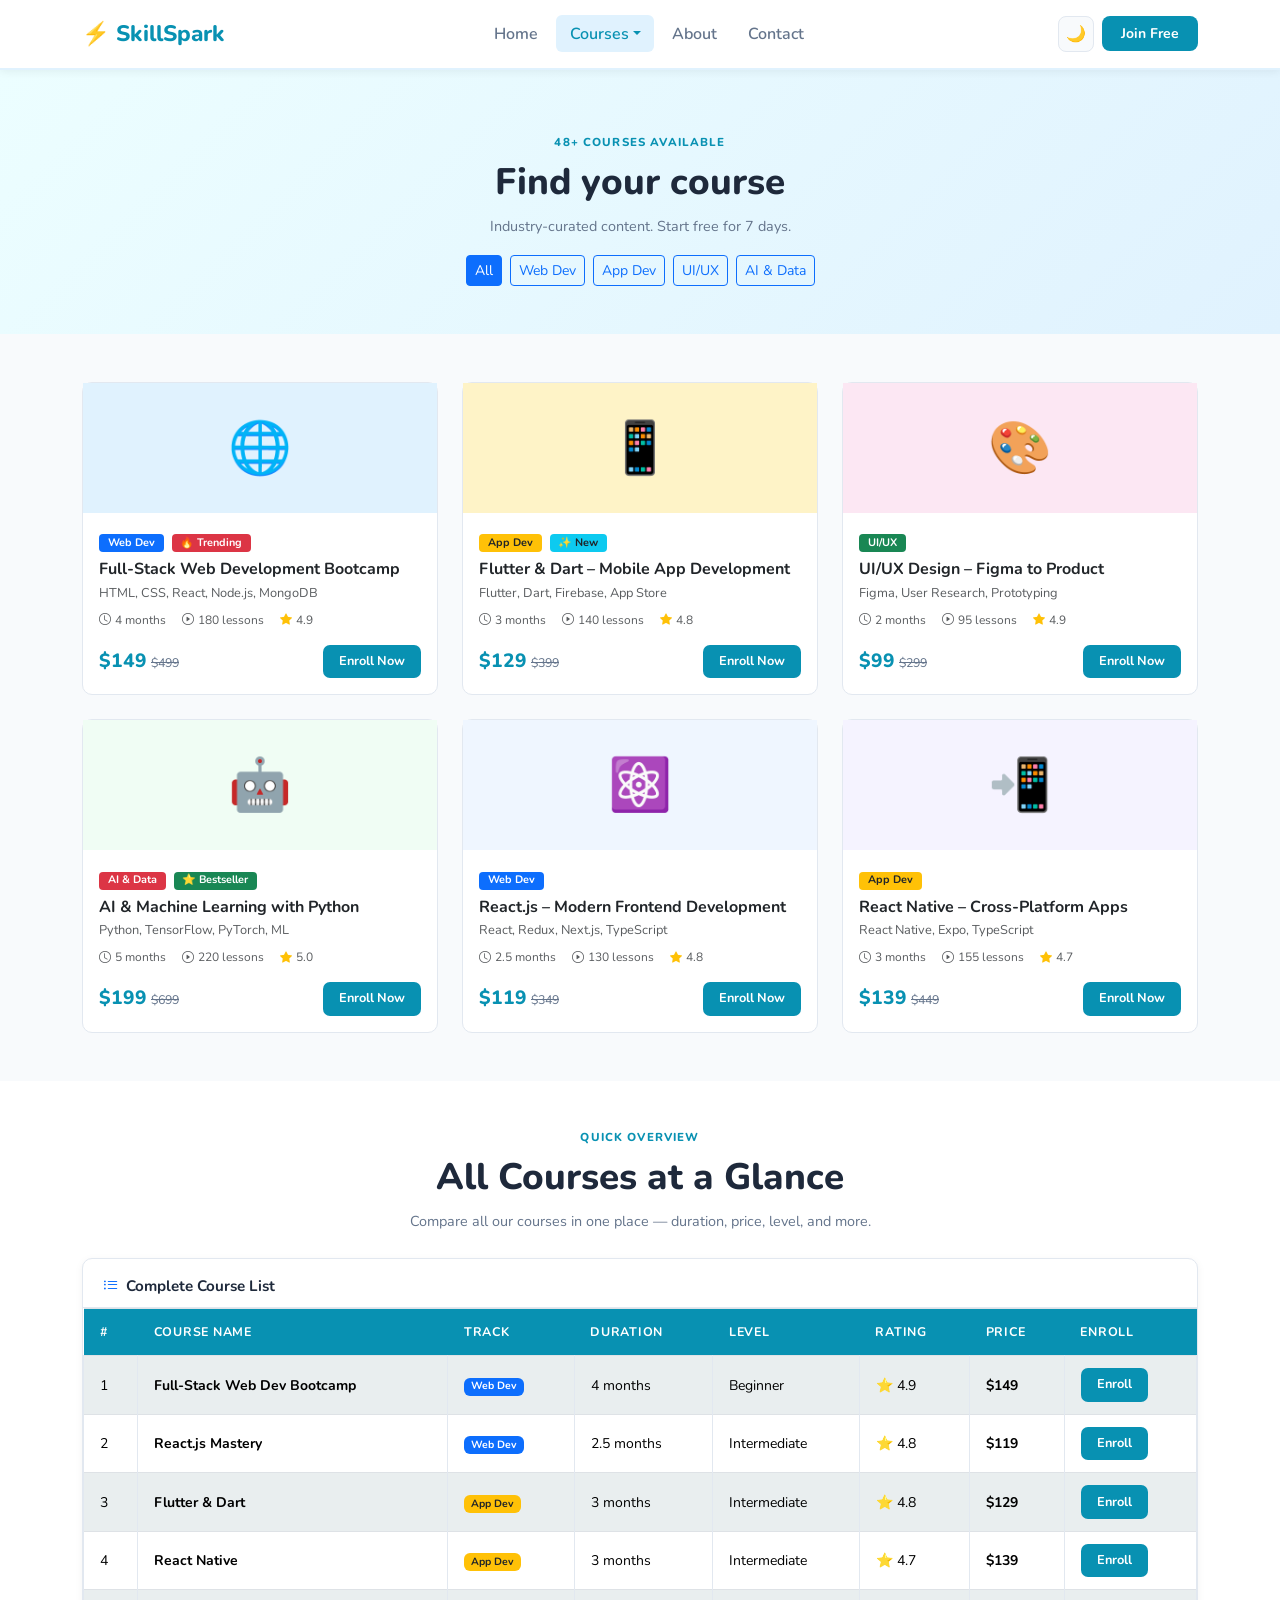
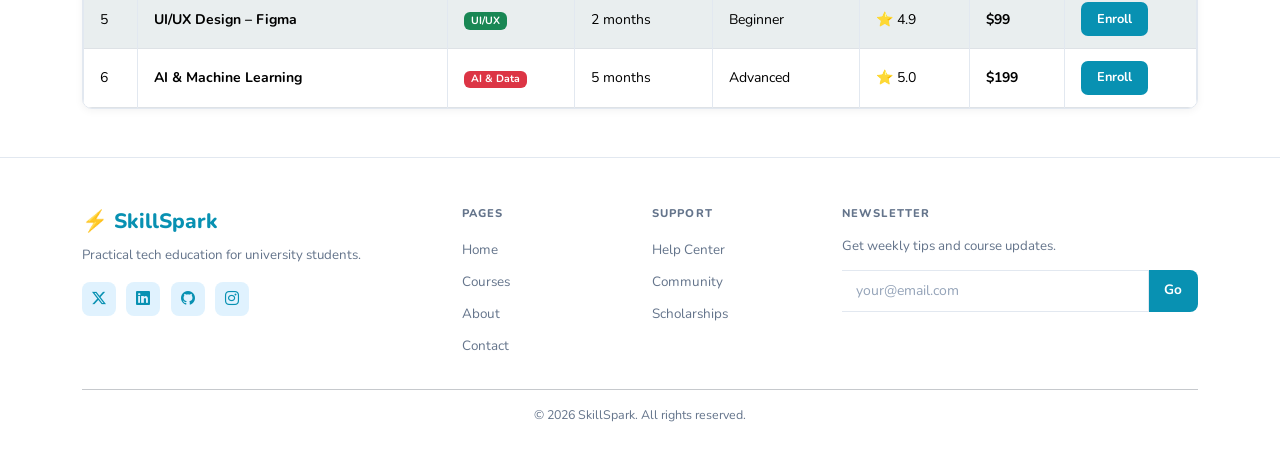
==== commit 3fd1e1fd: "Add Dark mdode / Light mode toggle" ====
--- a/courses.html
+++ b/courses.html
@@ -331,7 +331,41 @@
           <span id="mIcon" style="font-size:3rem;line-height:1;"></span>
           <p id="mDesc" class="text-muted mb-0" style="font-size:0.9rem;line-height:1.7;"></p>
         </div>
-        
+        <!-- Modal details table -->
+        <div class="table-card">
+          <div class="table-responsive">
+            <table class="table table-bordered mb-0">
+              <thead><tr><th>Duration</th><th>Lessons</th><th>Level</th><th>Rating</th><th>Certificate</th><th>Access</th></tr></thead>
+              <tbody>
+                <tr>
+                  <td id="mDur"></td>
+                  <td id="mLes"></td>
+                  <td id="mLvl"></td>
+                  <td id="mRat"></td>
+                  <td><i class="bi bi-check-circle-fill text-success"></i> Yes</td>
+                  <td><i class="bi bi-infinity text-primary"></i> Lifetime</td>
+                </tr>
+              </tbody>
+            </table>
+          </div>
+        </div>
+      </div>
+      <div class="modal-footer justify-content-between flex-wrap gap-2">
+        <div>
+          <span class="price-tag" id="mPrice"></span>
+          <span class="text-muted ms-2" id="mOrig" style="text-decoration:line-through;font-size:0.85rem;"></span>
+          <span class="text-muted ms-1" style="font-size:0.78rem;">· Lifetime access</span>
+        </div>
+        <div class="d-flex gap-2">
+          <button class="btn btn-outline-secondary btn-sm" data-bs-dismiss="modal">Close</button>
+          <a href="register.html" class="btn-primary-ss" style="font-size:0.85rem;padding:0.45rem 1rem;">
+            <i class="bi bi-rocket-takeoff"></i> Enroll Now
+          </a>
+        </div>
+      </div>
+    </div>
+  </div>
+</div>
 
 <!-- FOOTER ... -->
 <footer>
